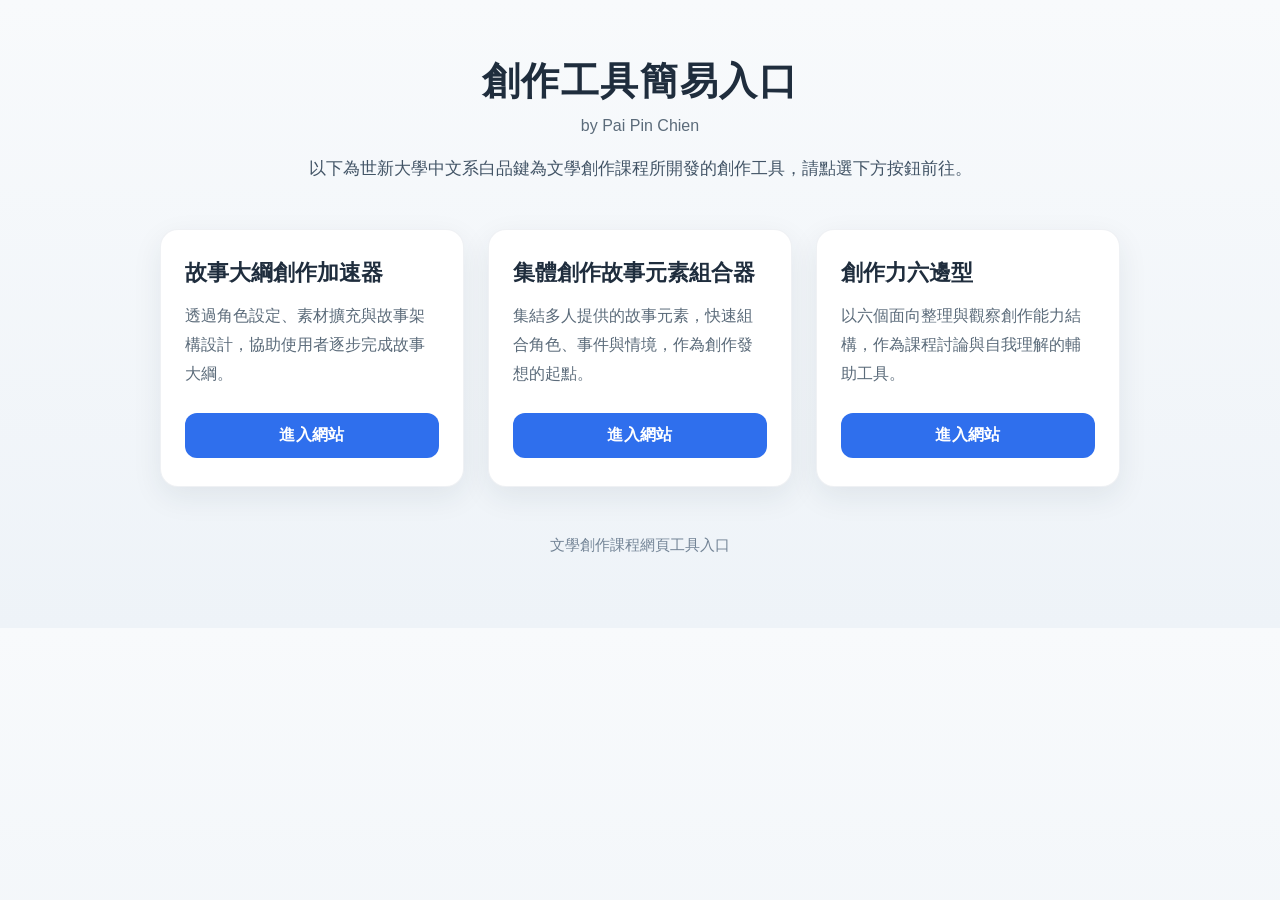
==== index.html @ 556d18d5 "Update index.html" ====
<!DOCTYPE html>
<html lang="zh-Hant">
<head>
  <meta charset="UTF-8">
  <meta name="viewport" content="width=device-width, initial-scale=1.0">
  <title>創作工具簡易入口</title>
  <style>
    body {
      margin: 0;
      font-family: "Noto Sans TC", "Microsoft JhengHei", sans-serif;
      background: linear-gradient(180deg, #f8fafc 0%, #eef3f8 100%);
      color: #243447;
    }

    .container {
      max-width: 960px;
      margin: 0 auto;
      padding: 56px 24px 72px;
    }

    .hero {
      text-align: center;
      margin-bottom: 44px;
    }

    .hero h1 {
      margin: 0 0 10px;
      font-size: 2.4rem;
      letter-spacing: 0.04em;
      color: #1f2d3d;
    }

    .hero .author {
      margin: 0 0 18px;
      font-size: 1rem;
      color: #5b6b7a;
    }

    .hero .desc {
      margin: 0 auto;
      max-width: 720px;
      line-height: 1.9;
      font-size: 1.05rem;
      color: #425466;
    }

    .tool-grid {
      display: grid;
      grid-template-columns: repeat(auto-fit, minmax(260px, 1fr));
      gap: 24px;
    }

    .tool-card {
      background: #ffffff;
      border-radius: 18px;
      padding: 28px 24px;
      box-shadow: 0 10px 30px rgba(31, 45, 61, 0.08);
      border: 1px solid rgba(120, 140, 160, 0.12);
      display: flex;
      flex-direction: column;
      justify-content: space-between;
      transition: transform 0.2s ease, box-shadow 0.2s ease;
    }

    .tool-card:hover {
      transform: translateY(-4px);
      box-shadow: 0 14px 36px rgba(31, 45, 61, 0.12);
    }

    .tool-card h2 {
      margin: 0 0 14px;
      font-size: 1.35rem;
      color: #1f2d3d;
      line-height: 1.4;
    }

    .tool-card p {
      margin: 0 0 24px;
      line-height: 1.8;
      color: #5b6b7a;
      flex-grow: 1;
    }

    .tool-card a {
      display: inline-block;
      text-decoration: none;
      text-align: center;
      background: #2f6fed;
      color: #ffffff;
      padding: 12px 18px;
      border-radius: 12px;
      font-weight: 700;
      letter-spacing: 0.03em;
      transition: background 0.2s ease;
    }

    .tool-card a:hover {
      background: #2458bc;
    }

    .footer {
      margin-top: 48px;
      text-align: center;
      font-size: 0.95rem;
      color: #738496;
    }

    @media (max-width: 640px) {
      .container {
        padding: 40px 18px 56px;
      }

      .hero h1 {
        font-size: 2rem;
      }

      .tool-card {
        padding: 22px 20px;
      }
    }
  </style>
</head>
<body>
  <div class="container">
    <header class="hero">
      <h1>創作工具簡易入口</h1>
      <p class="author">by Pai Pin Chien</p>
      <p class="desc">
        以下為世新大學中文系白品鍵為文學創作課程所開發的創作工具，請點選下方按鈕前往。
      </p>
    </header>

    <main class="tool-grid">
      <section class="tool-card">
        <h2>故事大綱創作加速器</h2>
        <p>
          透過角色設定、素材擴充與故事架構設計，協助使用者逐步完成故事大綱。
        </p>
        <a href="https://script.google.com/macros/s/AKfycbzSERP6Fxqa55VB4fhtNnDWKAskdDct5i_-eORUsrpMs2JC5agEGxLHaFO4E77zgMHG/exec" target="_blank" rel="noopener noreferrer">
          進入網站
        </a>
      </section>

      <section class="tool-card">
        <h2>集體創作故事元素組合器</h2>
        <p>
          集結多人提供的故事元素，快速組合角色、事件與情境，作為創作發想的起點。
        </p>
        <a href="https://script.google.com/macros/s/AKfycbyquW3ot6Nn8-VyLitAc5ota2p_36UW_rgEflYhPxTnAn3BEmiBT23Be-NvrEZERfDo/exec" target="_blank" rel="noopener noreferrer">
          進入網站
        </a>
      </section>

      <section class="tool-card">
        <h2>創作力六邊型</h2>
        <p>
          以六個面向整理與觀察創作能力結構，作為課程討論與自我理解的輔助工具。
        </p>
       <a href="./hexagon/" target="_blank">
          進入網站
        </a>
      </section>
    </main>

    <footer class="footer">
      文學創作課程網頁工具入口
    </footer>
  </div>
</body>
</html>
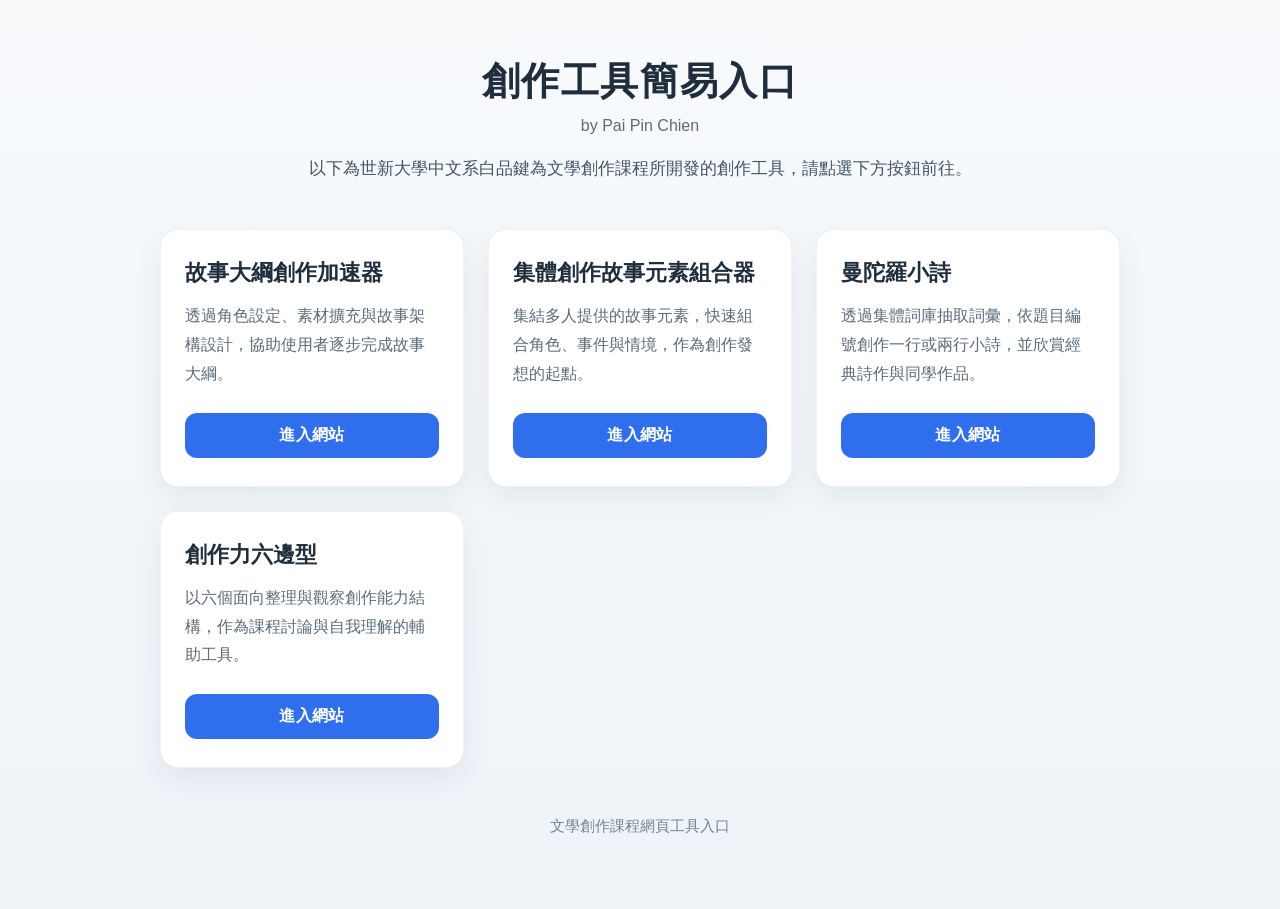
==== commit c98d098b: "新增曼陀羅小詩入口" ====
--- a/index.html
+++ b/index.html
@@ -152,6 +152,16 @@
       </section>
 
       <section class="tool-card">
+        <h2>曼陀羅小詩</h2>
+        <p>
+          透過集體詞庫抽取詞彙，依題目編號創作一行或兩行小詩，並欣賞經典詩作與同學作品。
+        </p>
+        <a href="https://script.google.com/macros/s/AKfycbyVFkFs9lpxMT9vX0r_VTx8429uCt-p5FcLVxoLx62sFPCNFK02IBBYdYhxIpF1Hx7vbw/exec" target="_blank" rel="noopener noreferrer">
+          進入網站
+        </a>
+      </section>
+
+      <section class="tool-card">
         <h2>創作力六邊型</h2>
         <p>
           以六個面向整理與觀察創作能力結構，作為課程討論與自我理解的輔助工具。
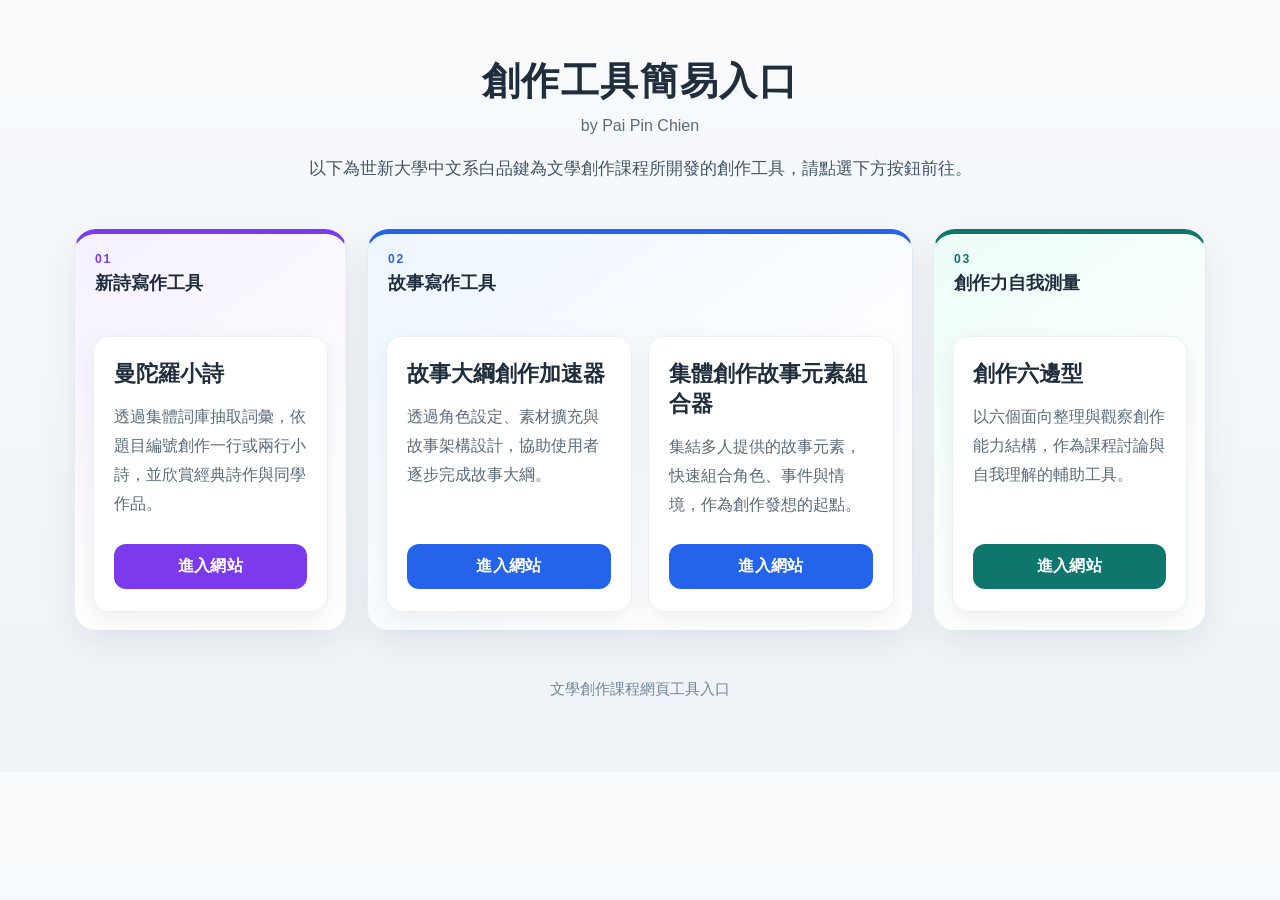
==== commit 696baf7f: "改善排版與配色.html" ====
--- a/index.html
+++ b/index.html
@@ -5,6 +5,10 @@
   <meta name="viewport" content="width=device-width, initial-scale=1.0">
   <title>創作工具簡易入口</title>
   <style>
+    *, *::before, *::after {
+      box-sizing: border-box;
+    }
+
     body {
       margin: 0;
       font-family: "Noto Sans TC", "Microsoft JhengHei", sans-serif;
@@ -13,7 +17,7 @@
     }
 
     .container {
-      max-width: 960px;
+      max-width: 1180px;
       margin: 0 auto;
       padding: 56px 24px 72px;
     }
@@ -44,18 +48,85 @@
       color: #425466;
     }
 
-    .tool-grid {
+    .tool-sections {
       display: grid;
-      grid-template-columns: repeat(auto-fit, minmax(260px, 1fr));
-      gap: 24px;
+      grid-template-columns: 1fr 2fr 1fr;
+      gap: 20px;
+      align-items: stretch;
+    }
+
+    .tool-section {
+      --accent: #2f6fed;
+      --accent-dark: #2458bc;
+      --tint: #eef5ff;
+      display: flex;
+      flex-direction: column;
+      min-width: 0;
+      padding: 18px;
+      border: 1px solid rgba(120, 140, 160, 0.14);
+      border-top: 5px solid var(--accent);
+      border-radius: 22px;
+      background: linear-gradient(145deg, var(--tint), #ffffff 74%);
+      box-shadow: 0 12px 34px rgba(31, 45, 61, 0.08);
+    }
+
+    .tool-section.poetry {
+      --accent: #7c3aed;
+      --accent-dark: #6326c5;
+      --tint: #f5f0ff;
+    }
+
+    .tool-section.story {
+      --accent: #2563eb;
+      --accent-dark: #1d4ed8;
+      --tint: #eef6ff;
+    }
+
+    .tool-section.measure {
+      --accent: #0f766e;
+      --accent-dark: #0b5f58;
+      --tint: #edfdf8;
+    }
+
+    .section-heading {
+      margin: 0 2px 16px;
+      min-height: 68px;
+    }
+
+    .section-heading .category-number {
+      display: block;
+      margin-bottom: 5px;
+      color: var(--accent);
+      font-size: 0.76rem;
+      font-weight: 800;
+      letter-spacing: 0.14em;
+    }
+
+    .section-heading h2 {
+      margin: 0;
+      color: #1f2d3d;
+      font-size: 1.12rem;
+      line-height: 1.45;
+    }
+
+    .section-cards {
+      display: grid;
+      grid-template-columns: 1fr;
+      gap: 16px;
+      flex: 1;
+    }
+
+    .story .section-cards {
+      grid-template-columns: repeat(2, minmax(0, 1fr));
     }
 
     .tool-card {
-      background: #ffffff;
-      border-radius: 18px;
-      padding: 28px 24px;
-      box-shadow: 0 10px 30px rgba(31, 45, 61, 0.08);
-      border: 1px solid rgba(120, 140, 160, 0.12);
+      min-width: 0;
+      background: rgba(255, 255, 255, 0.94);
+      border-radius: 16px;
+      padding: 22px 20px;
+      box-shadow: 0 8px 24px rgba(31, 45, 61, 0.07);
+      border: 1px solid rgba(120, 140, 160, 0.13);
       display: flex;
       flex-direction: column;
       justify-content: space-between;
@@ -63,8 +134,8 @@
     }
 
     .tool-card:hover {
-      transform: translateY(-4px);
-      box-shadow: 0 14px 36px rgba(31, 45, 61, 0.12);
+      transform: translateY(-3px);
+      box-shadow: 0 12px 30px rgba(31, 45, 61, 0.12);
     }
 
     .tool-card h2 {
@@ -85,17 +156,18 @@
       display: inline-block;
       text-decoration: none;
       text-align: center;
-      background: #2f6fed;
+      background: var(--accent);
       color: #ffffff;
       padding: 12px 18px;
       border-radius: 12px;
       font-weight: 700;
       letter-spacing: 0.03em;
-      transition: background 0.2s ease;
+      transition: background 0.2s ease, transform 0.2s ease;
     }
 
     .tool-card a:hover {
-      background: #2458bc;
+      background: var(--accent-dark);
+      transform: translateY(-1px);
     }
 
     .footer {
@@ -105,17 +177,53 @@
       color: #738496;
     }
 
+    @media (max-width: 1080px) {
+      .container {
+        max-width: 720px;
+      }
+
+      .tool-sections {
+        grid-template-columns: 1fr;
+      }
+
+      .section-heading {
+        min-height: 0;
+      }
+    }
+
     @media (max-width: 640px) {
       .container {
-        padding: 40px 18px 56px;
+        padding: 34px 14px 48px;
       }
 
       .hero h1 {
-        font-size: 2rem;
+        font-size: 1.85rem;
+      }
+
+      .hero {
+        margin-bottom: 30px;
+      }
+
+      .hero .desc {
+        font-size: 1rem;
+        line-height: 1.75;
+      }
+
+      .tool-section {
+        padding: 15px;
+        border-radius: 19px;
+      }
+
+      .story .section-cards {
+        grid-template-columns: 1fr;
       }
 
       .tool-card {
-        padding: 22px 20px;
+        padding: 20px 18px;
+      }
+
+      .tool-card a {
+        padding: 13px 16px;
       }
     }
   </style>
@@ -130,45 +238,69 @@
       </p>
     </header>
 
-    <main class="tool-grid">
-      <section class="tool-card">
-        <h2>故事大綱創作加速器</h2>
-        <p>
-          透過角色設定、素材擴充與故事架構設計，協助使用者逐步完成故事大綱。
-        </p>
-        <a href="https://script.google.com/macros/s/AKfycbzSERP6Fxqa55VB4fhtNnDWKAskdDct5i_-eORUsrpMs2JC5agEGxLHaFO4E77zgMHG/exec" target="_blank" rel="noopener noreferrer">
-          進入網站
-        </a>
+    <main class="tool-sections">
+      <section class="tool-section poetry">
+        <header class="section-heading">
+          <span class="category-number">01</span>
+          <h2>新詩寫作工具</h2>
+        </header>
+        <div class="section-cards">
+          <article class="tool-card">
+            <h2>曼陀羅小詩</h2>
+            <p>
+              透過集體詞庫抽取詞彙，依題目編號創作一行或兩行小詩，並欣賞經典詩作與同學作品。
+            </p>
+            <a href="https://script.google.com/macros/s/AKfycbyVFkFs9lpxMT9vX0r_VTx8429uCt-p5FcLVxoLx62sFPCNFK02IBBYdYhxIpF1Hx7vbw/exec" target="_blank" rel="noopener noreferrer">
+              進入網站
+            </a>
+          </article>
+        </div>
       </section>
 
-      <section class="tool-card">
-        <h2>集體創作故事元素組合器</h2>
-        <p>
-          集結多人提供的故事元素，快速組合角色、事件與情境，作為創作發想的起點。
-        </p>
-        <a href="https://script.google.com/macros/s/AKfycbyquW3ot6Nn8-VyLitAc5ota2p_36UW_rgEflYhPxTnAn3BEmiBT23Be-NvrEZERfDo/exec" target="_blank" rel="noopener noreferrer">
-          進入網站
-        </a>
+      <section class="tool-section story">
+        <header class="section-heading">
+          <span class="category-number">02</span>
+          <h2>故事寫作工具</h2>
+        </header>
+        <div class="section-cards">
+          <article class="tool-card">
+            <h2>故事大綱創作加速器</h2>
+            <p>
+              透過角色設定、素材擴充與故事架構設計，協助使用者逐步完成故事大綱。
+            </p>
+            <a href="https://script.google.com/macros/s/AKfycbzSERP6Fxqa55VB4fhtNnDWKAskdDct5i_-eORUsrpMs2JC5agEGxLHaFO4E77zgMHG/exec" target="_blank" rel="noopener noreferrer">
+              進入網站
+            </a>
+          </article>
+
+          <article class="tool-card">
+            <h2>集體創作故事元素組合器</h2>
+            <p>
+              集結多人提供的故事元素，快速組合角色、事件與情境，作為創作發想的起點。
+            </p>
+            <a href="https://script.google.com/macros/s/AKfycbyquW3ot6Nn8-VyLitAc5ota2p_36UW_rgEflYhPxTnAn3BEmiBT23Be-NvrEZERfDo/exec" target="_blank" rel="noopener noreferrer">
+              進入網站
+            </a>
+          </article>
+        </div>
       </section>
 
-      <section class="tool-card">
-        <h2>曼陀羅小詩</h2>
-        <p>
-          透過集體詞庫抽取詞彙，依題目編號創作一行或兩行小詩，並欣賞經典詩作與同學作品。
-        </p>
-        <a href="https://script.google.com/macros/s/AKfycbyVFkFs9lpxMT9vX0r_VTx8429uCt-p5FcLVxoLx62sFPCNFK02IBBYdYhxIpF1Hx7vbw/exec" target="_blank" rel="noopener noreferrer">
-          進入網站
-        </a>
-      </section>
-
-      <section class="tool-card">
-        <h2>創作力六邊型</h2>
-        <p>
-          以六個面向整理與觀察創作能力結構，作為課程討論與自我理解的輔助工具。
-        </p>
-       <a href="./hexagon/" target="_blank">
-          進入網站
-        </a>
+      <section class="tool-section measure">
+        <header class="section-heading">
+          <span class="category-number">03</span>
+          <h2>創作力自我測量</h2>
+        </header>
+        <div class="section-cards">
+          <article class="tool-card">
+            <h2>創作六邊型</h2>
+            <p>
+              以六個面向整理與觀察創作能力結構，作為課程討論與自我理解的輔助工具。
+            </p>
+            <a href="./hexagon/" target="_blank" rel="noopener noreferrer">
+              進入網站
+            </a>
+          </article>
+        </div>
       </section>
     </main>
 
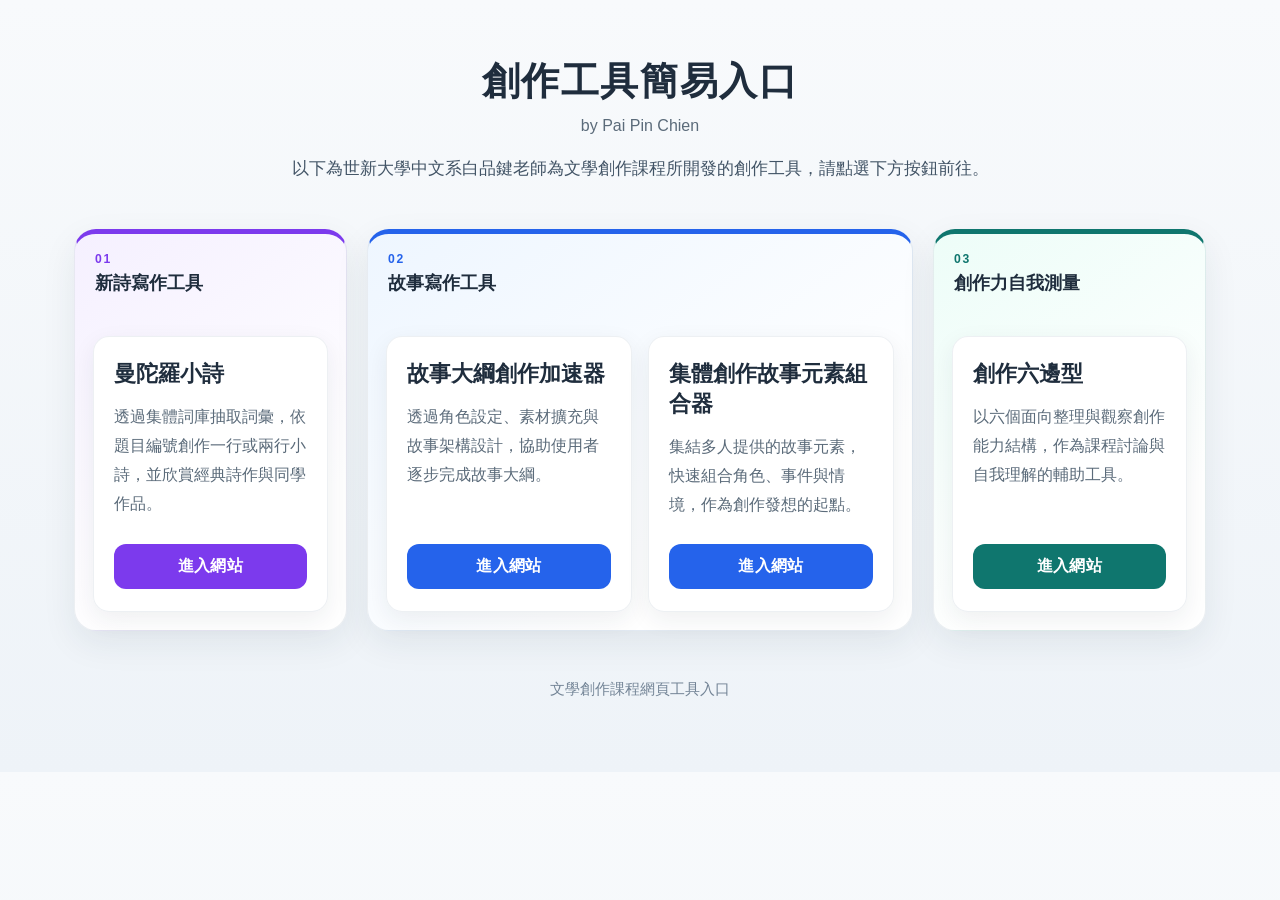
==== commit b1a70bcb: "修改工具配色與排版.html" ====
--- a/index.html
+++ b/index.html
@@ -234,7 +234,7 @@
       <h1>創作工具簡易入口</h1>
       <p class="author">by Pai Pin Chien</p>
       <p class="desc">
-        以下為世新大學中文系白品鍵為文學創作課程所開發的創作工具，請點選下方按鈕前往。
+        以下為世新大學中文系白品鍵老師為文學創作課程所開發的創作工具，請點選下方按鈕前往。
       </p>
     </header>
 
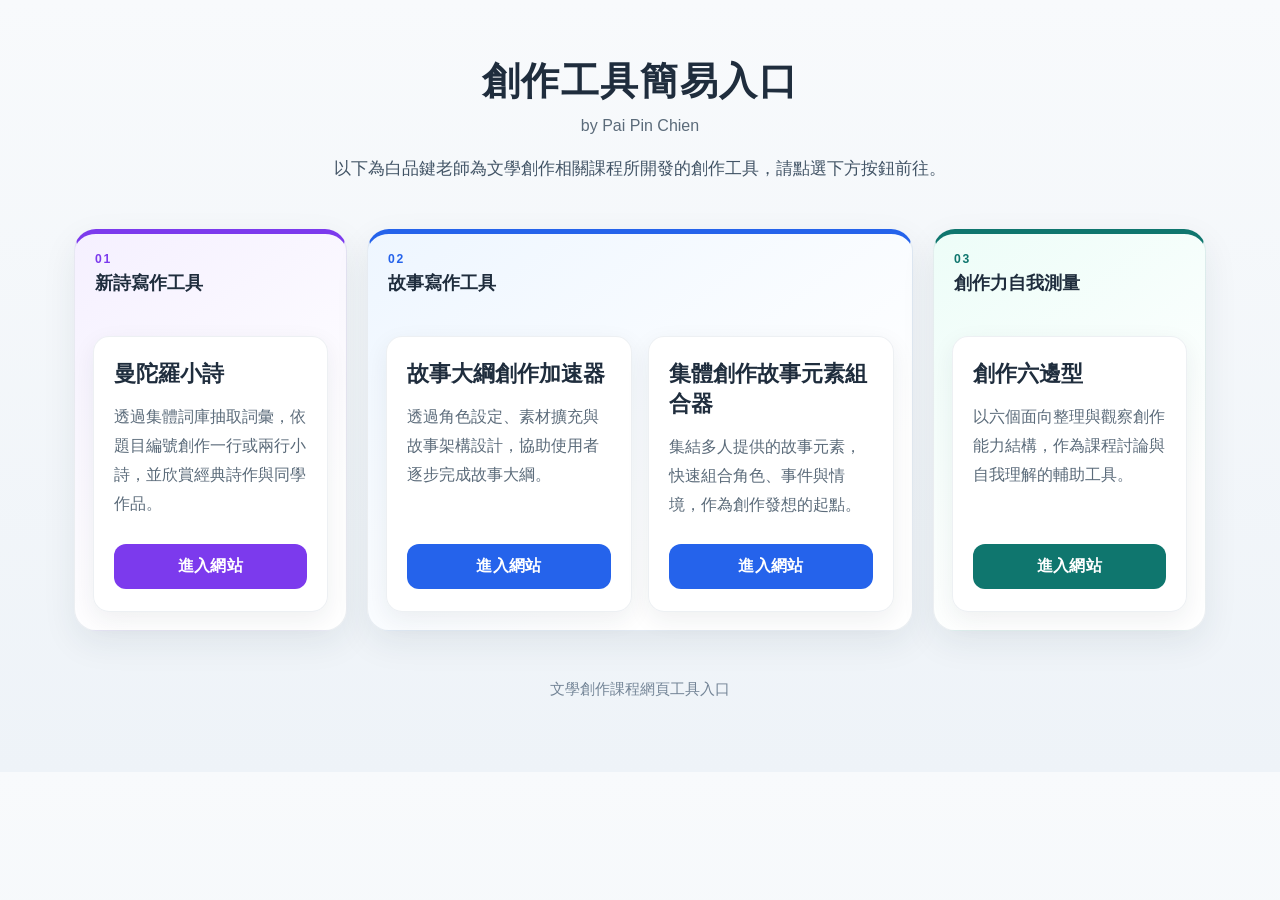
==== commit 443f7818: "修改文字敘述.html" ====
--- a/index.html
+++ b/index.html
@@ -234,7 +234,7 @@
       <h1>創作工具簡易入口</h1>
       <p class="author">by Pai Pin Chien</p>
       <p class="desc">
-        以下為世新大學中文系白品鍵老師為文學創作課程所開發的創作工具，請點選下方按鈕前往。
+        以下為白品鍵老師為文學創作相關課程所開發的創作工具，請點選下方按鈕前往。               
       </p>
     </header>
 
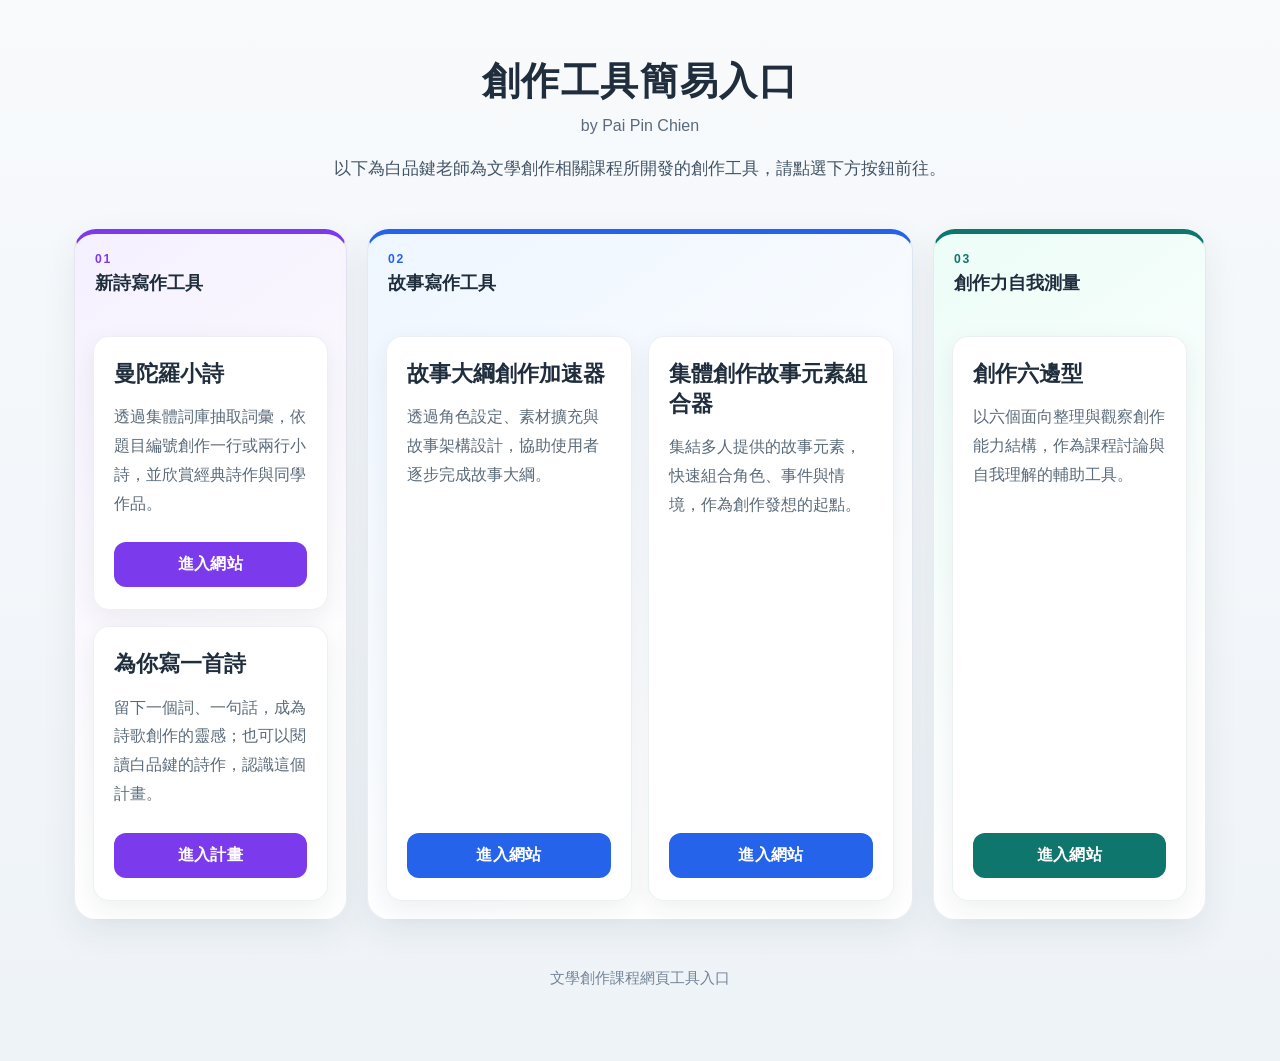
==== commit d4228d17: "新增為你寫一首詩永久入口與投稿授權條款" ====
--- a/index.html
+++ b/index.html
@@ -254,6 +254,17 @@
               進入網站
             </a>
           </article>
+          <!-- poetry-entry:start -->
+          <article class="tool-card">
+            <h2>為你寫一首詩</h2>
+            <p>
+              留下一個詞、一句話，成為詩歌創作的靈感；也可以閱讀白品鍵的詩作，認識這個計畫。
+            </p>
+            <a href="./poetry/" target="_blank" rel="noopener noreferrer">
+              進入計畫
+            </a>
+          </article>
+          <!-- poetry-entry:end -->
         </div>
       </section>
 
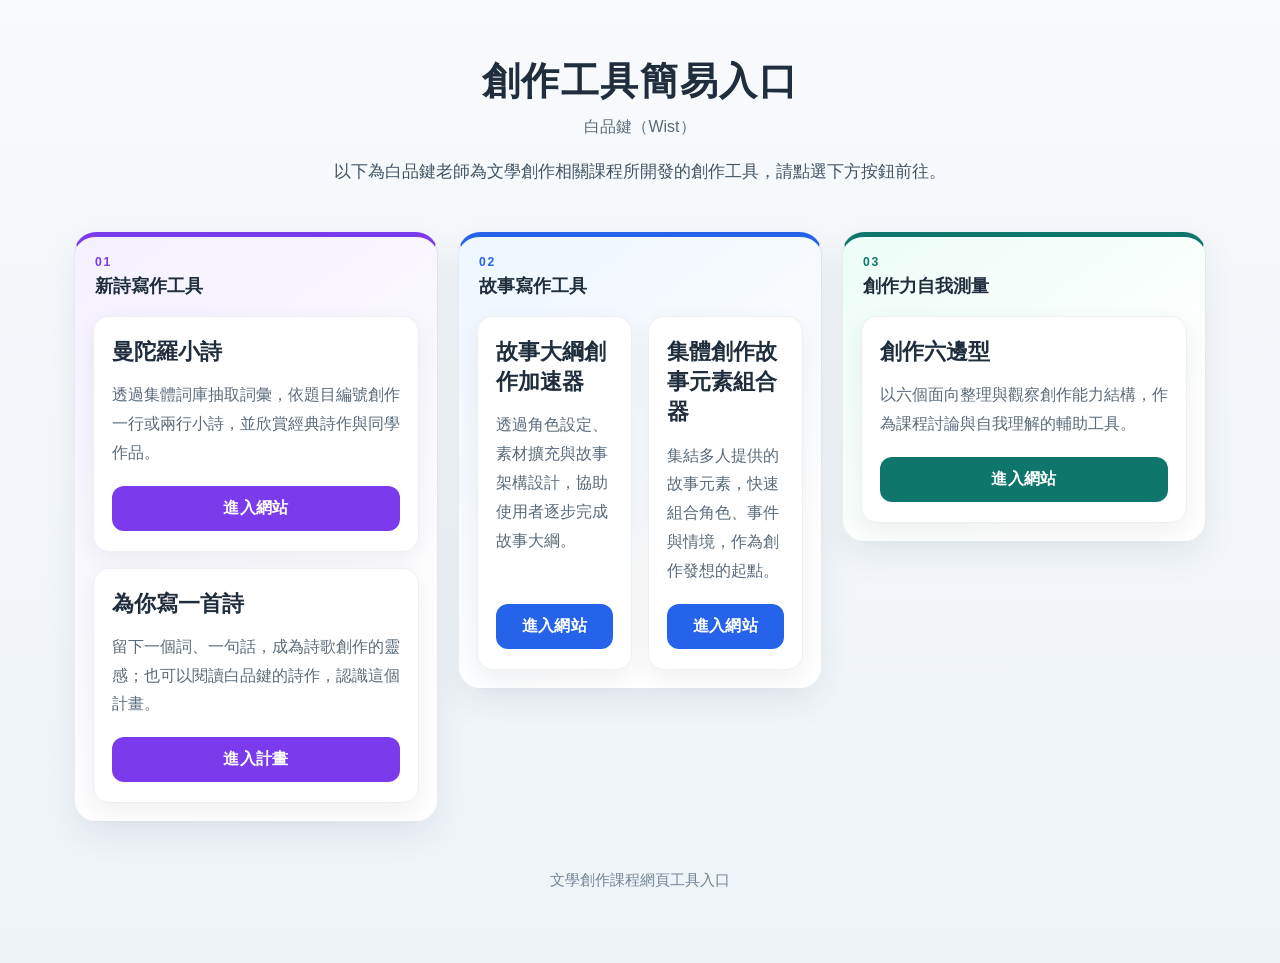
==== commit 5ed15a03: "改善創作工具入口方形卡片排列並統一作者署名" ====
--- a/index.html
+++ b/index.html
@@ -50,9 +50,9 @@
 
     .tool-sections {
       display: grid;
-      grid-template-columns: 1fr 2fr 1fr;
+      grid-template-columns: repeat(3, minmax(0, 1fr));
       gap: 20px;
-      align-items: stretch;
+      align-items: start;
     }
 
     .tool-section {
@@ -90,7 +90,7 @@
 
     .section-heading {
       margin: 0 2px 16px;
-      min-height: 68px;
+      min-height: 0;
     }
 
     .section-heading .category-number {
@@ -124,7 +124,7 @@
       min-width: 0;
       background: rgba(255, 255, 255, 0.94);
       border-radius: 16px;
-      padding: 22px 20px;
+      padding: 20px 18px;
       box-shadow: 0 8px 24px rgba(31, 45, 61, 0.07);
       border: 1px solid rgba(120, 140, 160, 0.13);
       display: flex;
@@ -146,7 +146,7 @@
     }
 
     .tool-card p {
-      margin: 0 0 24px;
+      margin: 0 0 18px;
       line-height: 1.8;
       color: #5b6b7a;
       flex-grow: 1;
@@ -191,7 +191,9 @@
       }
     }
 
-    @media (max-width: 640px) {
+    @media (max-width: 640px) {
+      .tool-sections { grid-template-columns: 1fr; }
+      .tool-section { width: 100%; max-width: 420px; margin-inline: auto; }
       .container {
         padding: 34px 14px 48px;
       }
@@ -232,7 +234,7 @@
   <div class="container">
     <header class="hero">
       <h1>創作工具簡易入口</h1>
-      <p class="author">by Pai Pin Chien</p>
+      <p class="author">白品鍵（Wist）</p>
       <p class="desc">
         以下為白品鍵老師為文學創作相關課程所開發的創作工具，請點選下方按鈕前往。               
       </p>
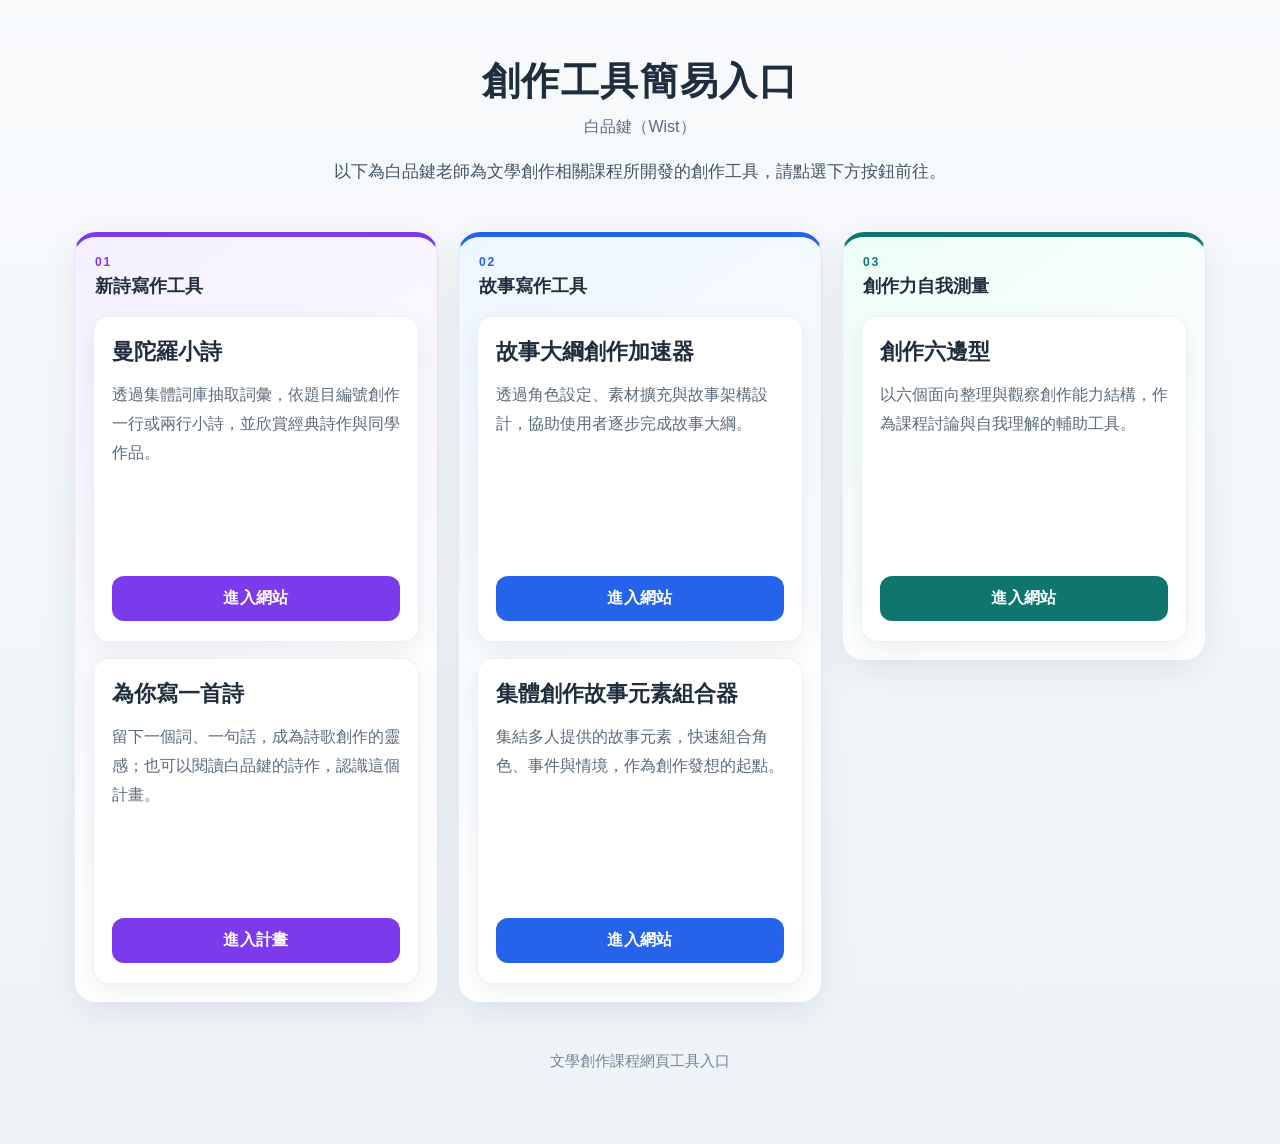
==== commit 4b485ae0: "完成工具卡片方形比例與平板手機響應排列" ====
--- a/index.html
+++ b/index.html
@@ -1,325 +1,327 @@
-<!DOCTYPE html>
-<html lang="zh-Hant">
-<head>
-  <meta charset="UTF-8">
-  <meta name="viewport" content="width=device-width, initial-scale=1.0">
-  <title>創作工具簡易入口</title>
-  <style>
-    *, *::before, *::after {
-      box-sizing: border-box;
-    }
-
-    body {
-      margin: 0;
-      font-family: "Noto Sans TC", "Microsoft JhengHei", sans-serif;
-      background: linear-gradient(180deg, #f8fafc 0%, #eef3f8 100%);
-      color: #243447;
-    }
-
-    .container {
-      max-width: 1180px;
-      margin: 0 auto;
-      padding: 56px 24px 72px;
-    }
-
-    .hero {
-      text-align: center;
-      margin-bottom: 44px;
-    }
-
-    .hero h1 {
-      margin: 0 0 10px;
-      font-size: 2.4rem;
-      letter-spacing: 0.04em;
-      color: #1f2d3d;
-    }
-
-    .hero .author {
-      margin: 0 0 18px;
-      font-size: 1rem;
-      color: #5b6b7a;
-    }
-
-    .hero .desc {
-      margin: 0 auto;
-      max-width: 720px;
-      line-height: 1.9;
-      font-size: 1.05rem;
-      color: #425466;
-    }
-
-    .tool-sections {
-      display: grid;
-      grid-template-columns: repeat(3, minmax(0, 1fr));
-      gap: 20px;
-      align-items: start;
-    }
-
-    .tool-section {
-      --accent: #2f6fed;
-      --accent-dark: #2458bc;
-      --tint: #eef5ff;
-      display: flex;
-      flex-direction: column;
-      min-width: 0;
-      padding: 18px;
-      border: 1px solid rgba(120, 140, 160, 0.14);
-      border-top: 5px solid var(--accent);
-      border-radius: 22px;
-      background: linear-gradient(145deg, var(--tint), #ffffff 74%);
-      box-shadow: 0 12px 34px rgba(31, 45, 61, 0.08);
-    }
-
-    .tool-section.poetry {
-      --accent: #7c3aed;
-      --accent-dark: #6326c5;
-      --tint: #f5f0ff;
-    }
-
-    .tool-section.story {
-      --accent: #2563eb;
-      --accent-dark: #1d4ed8;
-      --tint: #eef6ff;
-    }
-
-    .tool-section.measure {
-      --accent: #0f766e;
-      --accent-dark: #0b5f58;
-      --tint: #edfdf8;
-    }
-
-    .section-heading {
-      margin: 0 2px 16px;
-      min-height: 0;
-    }
-
-    .section-heading .category-number {
-      display: block;
-      margin-bottom: 5px;
-      color: var(--accent);
-      font-size: 0.76rem;
-      font-weight: 800;
-      letter-spacing: 0.14em;
-    }
-
-    .section-heading h2 {
-      margin: 0;
-      color: #1f2d3d;
-      font-size: 1.12rem;
-      line-height: 1.45;
-    }
-
-    .section-cards {
-      display: grid;
-      grid-template-columns: 1fr;
-      gap: 16px;
-      flex: 1;
-    }
-
-    .story .section-cards {
-      grid-template-columns: repeat(2, minmax(0, 1fr));
-    }
-
-    .tool-card {
-      min-width: 0;
-      background: rgba(255, 255, 255, 0.94);
-      border-radius: 16px;
-      padding: 20px 18px;
-      box-shadow: 0 8px 24px rgba(31, 45, 61, 0.07);
-      border: 1px solid rgba(120, 140, 160, 0.13);
-      display: flex;
-      flex-direction: column;
-      justify-content: space-between;
-      transition: transform 0.2s ease, box-shadow 0.2s ease;
-    }
-
-    .tool-card:hover {
-      transform: translateY(-3px);
-      box-shadow: 0 12px 30px rgba(31, 45, 61, 0.12);
-    }
-
-    .tool-card h2 {
-      margin: 0 0 14px;
-      font-size: 1.35rem;
-      color: #1f2d3d;
-      line-height: 1.4;
-    }
-
-    .tool-card p {
-      margin: 0 0 18px;
-      line-height: 1.8;
-      color: #5b6b7a;
-      flex-grow: 1;
-    }
-
-    .tool-card a {
-      display: inline-block;
-      text-decoration: none;
-      text-align: center;
-      background: var(--accent);
-      color: #ffffff;
-      padding: 12px 18px;
-      border-radius: 12px;
-      font-weight: 700;
-      letter-spacing: 0.03em;
-      transition: background 0.2s ease, transform 0.2s ease;
-    }
-
-    .tool-card a:hover {
-      background: var(--accent-dark);
-      transform: translateY(-1px);
-    }
-
-    .footer {
-      margin-top: 48px;
-      text-align: center;
-      font-size: 0.95rem;
-      color: #738496;
-    }
-
-    @media (max-width: 1080px) {
-      .container {
-        max-width: 720px;
-      }
-
-      .tool-sections {
-        grid-template-columns: 1fr;
-      }
-
-      .section-heading {
-        min-height: 0;
-      }
-    }
-
+<!DOCTYPE html>
+<html lang="zh-Hant">
+<head>
+  <meta charset="UTF-8">
+  <meta name="viewport" content="width=device-width, initial-scale=1.0">
+  <title>創作工具簡易入口</title>
+  <style>
+    *, *::before, *::after {
+      box-sizing: border-box;
+    }
+
+    body {
+      margin: 0;
+      font-family: "Noto Sans TC", "Microsoft JhengHei", sans-serif;
+      background: linear-gradient(180deg, #f8fafc 0%, #eef3f8 100%);
+      color: #243447;
+    }
+
+    .container {
+      max-width: 1180px;
+      margin: 0 auto;
+      padding: 56px 24px 72px;
+    }
+
+    .hero {
+      text-align: center;
+      margin-bottom: 44px;
+    }
+
+    .hero h1 {
+      margin: 0 0 10px;
+      font-size: 2.4rem;
+      letter-spacing: 0.04em;
+      color: #1f2d3d;
+    }
+
+    .hero .author {
+      margin: 0 0 18px;
+      font-size: 1rem;
+      color: #5b6b7a;
+    }
+
+    .hero .desc {
+      margin: 0 auto;
+      max-width: 720px;
+      line-height: 1.9;
+      font-size: 1.05rem;
+      color: #425466;
+    }
+
+    .tool-sections {
+      display: grid;
+      grid-template-columns: repeat(3, minmax(0, 1fr));
+      gap: 20px;
+      align-items: start;
+    }
+
+    .tool-section {
+      --accent: #2f6fed;
+      --accent-dark: #2458bc;
+      --tint: #eef5ff;
+      display: flex;
+      flex-direction: column;
+      min-width: 0;
+      padding: 18px;
+      border: 1px solid rgba(120, 140, 160, 0.14);
+      border-top: 5px solid var(--accent);
+      border-radius: 22px;
+      background: linear-gradient(145deg, var(--tint), #ffffff 74%);
+      box-shadow: 0 12px 34px rgba(31, 45, 61, 0.08);
+    }
+
+    .tool-section.poetry {
+      --accent: #7c3aed;
+      --accent-dark: #6326c5;
+      --tint: #f5f0ff;
+    }
+
+    .tool-section.story {
+      --accent: #2563eb;
+      --accent-dark: #1d4ed8;
+      --tint: #eef6ff;
+    }
+
+    .tool-section.measure {
+      --accent: #0f766e;
+      --accent-dark: #0b5f58;
+      --tint: #edfdf8;
+    }
+
+    .section-heading {
+      margin: 0 2px 16px;
+      min-height: 0;
+    }
+
+    .section-heading .category-number {
+      display: block;
+      margin-bottom: 5px;
+      color: var(--accent);
+      font-size: 0.76rem;
+      font-weight: 800;
+      letter-spacing: 0.14em;
+    }
+
+    .section-heading h2 {
+      margin: 0;
+      color: #1f2d3d;
+      font-size: 1.12rem;
+      line-height: 1.45;
+    }
+
+    .section-cards {
+      display: grid;
+      grid-template-columns: 1fr;
+      gap: 16px;
+      align-content: start;
+    }
+
+    .story .section-cards {
+      grid-template-columns: 1fr;
+    }
+
+    .tool-card {
+      min-width: 0;
+      aspect-ratio: 1 / 1;
+      min-height: 280px;
+      background: rgba(255, 255, 255, 0.94);
+      border-radius: 16px;
+      padding: 20px 18px;
+      box-shadow: 0 8px 24px rgba(31, 45, 61, 0.07);
+      border: 1px solid rgba(120, 140, 160, 0.13);
+      display: flex;
+      flex-direction: column;
+      justify-content: space-between;
+      transition: transform 0.2s ease, box-shadow 0.2s ease;
+    }
+
+    .tool-card:hover {
+      transform: translateY(-3px);
+      box-shadow: 0 12px 30px rgba(31, 45, 61, 0.12);
+    }
+
+    .tool-card h2 {
+      margin: 0 0 14px;
+      font-size: 1.35rem;
+      color: #1f2d3d;
+      line-height: 1.4;
+    }
+
+    .tool-card p {
+      margin: 0 0 18px;
+      line-height: 1.8;
+      color: #5b6b7a;
+      flex-grow: 1;
+    }
+
+    .tool-card a {
+      display: inline-block;
+      text-decoration: none;
+      text-align: center;
+      background: var(--accent);
+      color: #ffffff;
+      padding: 12px 18px;
+      border-radius: 12px;
+      font-weight: 700;
+      letter-spacing: 0.03em;
+      transition: background 0.2s ease, transform 0.2s ease;
+    }
+
+    .tool-card a:hover {
+      background: var(--accent-dark);
+      transform: translateY(-1px);
+    }
+
+    .footer {
+      margin-top: 48px;
+      text-align: center;
+      font-size: 0.95rem;
+      color: #738496;
+    }
+
+    @media (max-width: 1080px) {
+      .container {
+        max-width: 920px;
+      }
+
+      .tool-sections {
+        grid-template-columns: repeat(2, minmax(0, 1fr));
+      }
+
+      .section-heading {
+        min-height: 0;
+      }
+    }
+
     @media (max-width: 640px) {
       .tool-sections { grid-template-columns: 1fr; }
-      .tool-section { width: 100%; max-width: 420px; margin-inline: auto; }
-      .container {
-        padding: 34px 14px 48px;
-      }
-
-      .hero h1 {
-        font-size: 1.85rem;
-      }
-
-      .hero {
-        margin-bottom: 30px;
-      }
-
-      .hero .desc {
-        font-size: 1rem;
-        line-height: 1.75;
-      }
-
-      .tool-section {
-        padding: 15px;
-        border-radius: 19px;
-      }
-
-      .story .section-cards {
-        grid-template-columns: 1fr;
-      }
-
-      .tool-card {
-        padding: 20px 18px;
-      }
-
-      .tool-card a {
-        padding: 13px 16px;
-      }
-    }
-  </style>
-</head>
-<body>
-  <div class="container">
-    <header class="hero">
-      <h1>創作工具簡易入口</h1>
-      <p class="author">白品鍵（Wist）</p>
-      <p class="desc">
-        以下為白品鍵老師為文學創作相關課程所開發的創作工具，請點選下方按鈕前往。               
-      </p>
-    </header>
-
-    <main class="tool-sections">
-      <section class="tool-section poetry">
-        <header class="section-heading">
-          <span class="category-number">01</span>
-          <h2>新詩寫作工具</h2>
-        </header>
-        <div class="section-cards">
-          <article class="tool-card">
-            <h2>曼陀羅小詩</h2>
-            <p>
-              透過集體詞庫抽取詞彙，依題目編號創作一行或兩行小詩，並欣賞經典詩作與同學作品。
-            </p>
-            <a href="https://script.google.com/macros/s/AKfycbyVFkFs9lpxMT9vX0r_VTx8429uCt-p5FcLVxoLx62sFPCNFK02IBBYdYhxIpF1Hx7vbw/exec" target="_blank" rel="noopener noreferrer">
-              進入網站
-            </a>
-          </article>
-          <!-- poetry-entry:start -->
-          <article class="tool-card">
-            <h2>為你寫一首詩</h2>
-            <p>
-              留下一個詞、一句話，成為詩歌創作的靈感；也可以閱讀白品鍵的詩作，認識這個計畫。
-            </p>
-            <a href="./poetry/" target="_blank" rel="noopener noreferrer">
-              進入計畫
-            </a>
-          </article>
-          <!-- poetry-entry:end -->
-        </div>
-      </section>
-
-      <section class="tool-section story">
-        <header class="section-heading">
-          <span class="category-number">02</span>
-          <h2>故事寫作工具</h2>
-        </header>
-        <div class="section-cards">
-          <article class="tool-card">
-            <h2>故事大綱創作加速器</h2>
-            <p>
-              透過角色設定、素材擴充與故事架構設計，協助使用者逐步完成故事大綱。
-            </p>
-            <a href="https://script.google.com/macros/s/AKfycbzSERP6Fxqa55VB4fhtNnDWKAskdDct5i_-eORUsrpMs2JC5agEGxLHaFO4E77zgMHG/exec" target="_blank" rel="noopener noreferrer">
-              進入網站
-            </a>
-          </article>
-
-          <article class="tool-card">
-            <h2>集體創作故事元素組合器</h2>
-            <p>
-              集結多人提供的故事元素，快速組合角色、事件與情境，作為創作發想的起點。
-            </p>
-            <a href="https://script.google.com/macros/s/AKfycbyquW3ot6Nn8-VyLitAc5ota2p_36UW_rgEflYhPxTnAn3BEmiBT23Be-NvrEZERfDo/exec" target="_blank" rel="noopener noreferrer">
-              進入網站
-            </a>
-          </article>
-        </div>
-      </section>
-
-      <section class="tool-section measure">
-        <header class="section-heading">
-          <span class="category-number">03</span>
-          <h2>創作力自我測量</h2>
-        </header>
-        <div class="section-cards">
-          <article class="tool-card">
-            <h2>創作六邊型</h2>
-            <p>
-              以六個面向整理與觀察創作能力結構，作為課程討論與自我理解的輔助工具。
-            </p>
-            <a href="./hexagon/" target="_blank" rel="noopener noreferrer">
-              進入網站
-            </a>
-          </article>
-        </div>
-      </section>
-    </main>
-
-    <footer class="footer">
-      文學創作課程網頁工具入口
-    </footer>
-  </div>
-</body>
-</html>
+      .tool-section { width: 100%; max-width: 420px; margin-inline: auto; }
+      .container {
+        padding: 34px 14px 48px;
+      }
+
+      .hero h1 {
+        font-size: 1.85rem;
+      }
+
+      .hero {
+        margin-bottom: 30px;
+      }
+
+      .hero .desc {
+        font-size: 1rem;
+        line-height: 1.75;
+      }
+
+      .tool-section {
+        padding: 15px;
+        border-radius: 19px;
+      }
+
+      .story .section-cards {
+        grid-template-columns: 1fr;
+      }
+
+      .tool-card {
+        padding: 20px 18px;
+      }
+
+      .tool-card a {
+        padding: 13px 16px;
+      }
+    }
+  </style>
+</head>
+<body>
+  <div class="container">
+    <header class="hero">
+      <h1>創作工具簡易入口</h1>
+      <p class="author">白品鍵（Wist）</p>
+      <p class="desc">
+        以下為白品鍵老師為文學創作相關課程所開發的創作工具，請點選下方按鈕前往。               
+      </p>
+    </header>
+
+    <main class="tool-sections">
+      <section class="tool-section poetry">
+        <header class="section-heading">
+          <span class="category-number">01</span>
+          <h2>新詩寫作工具</h2>
+        </header>
+        <div class="section-cards">
+          <article class="tool-card">
+            <h2>曼陀羅小詩</h2>
+            <p>
+              透過集體詞庫抽取詞彙，依題目編號創作一行或兩行小詩，並欣賞經典詩作與同學作品。
+            </p>
+            <a href="https://script.google.com/macros/s/AKfycbyVFkFs9lpxMT9vX0r_VTx8429uCt-p5FcLVxoLx62sFPCNFK02IBBYdYhxIpF1Hx7vbw/exec" target="_blank" rel="noopener noreferrer">
+              進入網站
+            </a>
+          </article>
+          <!-- poetry-entry:start -->
+          <article class="tool-card">
+            <h2>為你寫一首詩</h2>
+            <p>
+              留下一個詞、一句話，成為詩歌創作的靈感；也可以閱讀白品鍵的詩作，認識這個計畫。
+            </p>
+            <a href="./poetry/" target="_blank" rel="noopener noreferrer">
+              進入計畫
+            </a>
+          </article>
+          <!-- poetry-entry:end -->
+        </div>
+      </section>
+
+      <section class="tool-section story">
+        <header class="section-heading">
+          <span class="category-number">02</span>
+          <h2>故事寫作工具</h2>
+        </header>
+        <div class="section-cards">
+          <article class="tool-card">
+            <h2>故事大綱創作加速器</h2>
+            <p>
+              透過角色設定、素材擴充與故事架構設計，協助使用者逐步完成故事大綱。
+            </p>
+            <a href="https://script.google.com/macros/s/AKfycbzSERP6Fxqa55VB4fhtNnDWKAskdDct5i_-eORUsrpMs2JC5agEGxLHaFO4E77zgMHG/exec" target="_blank" rel="noopener noreferrer">
+              進入網站
+            </a>
+          </article>
+
+          <article class="tool-card">
+            <h2>集體創作故事元素組合器</h2>
+            <p>
+              集結多人提供的故事元素，快速組合角色、事件與情境，作為創作發想的起點。
+            </p>
+            <a href="https://script.google.com/macros/s/AKfycbyquW3ot6Nn8-VyLitAc5ota2p_36UW_rgEflYhPxTnAn3BEmiBT23Be-NvrEZERfDo/exec" target="_blank" rel="noopener noreferrer">
+              進入網站
+            </a>
+          </article>
+        </div>
+      </section>
+
+      <section class="tool-section measure">
+        <header class="section-heading">
+          <span class="category-number">03</span>
+          <h2>創作力自我測量</h2>
+        </header>
+        <div class="section-cards">
+          <article class="tool-card">
+            <h2>創作六邊型</h2>
+            <p>
+              以六個面向整理與觀察創作能力結構，作為課程討論與自我理解的輔助工具。
+            </p>
+            <a href="./hexagon/" target="_blank" rel="noopener noreferrer">
+              進入網站
+            </a>
+          </article>
+        </div>
+      </section>
+    </main>
+
+    <footer class="footer">
+      文學創作課程網頁工具入口
+    </footer>
+  </div>
+</body>
+</html>
